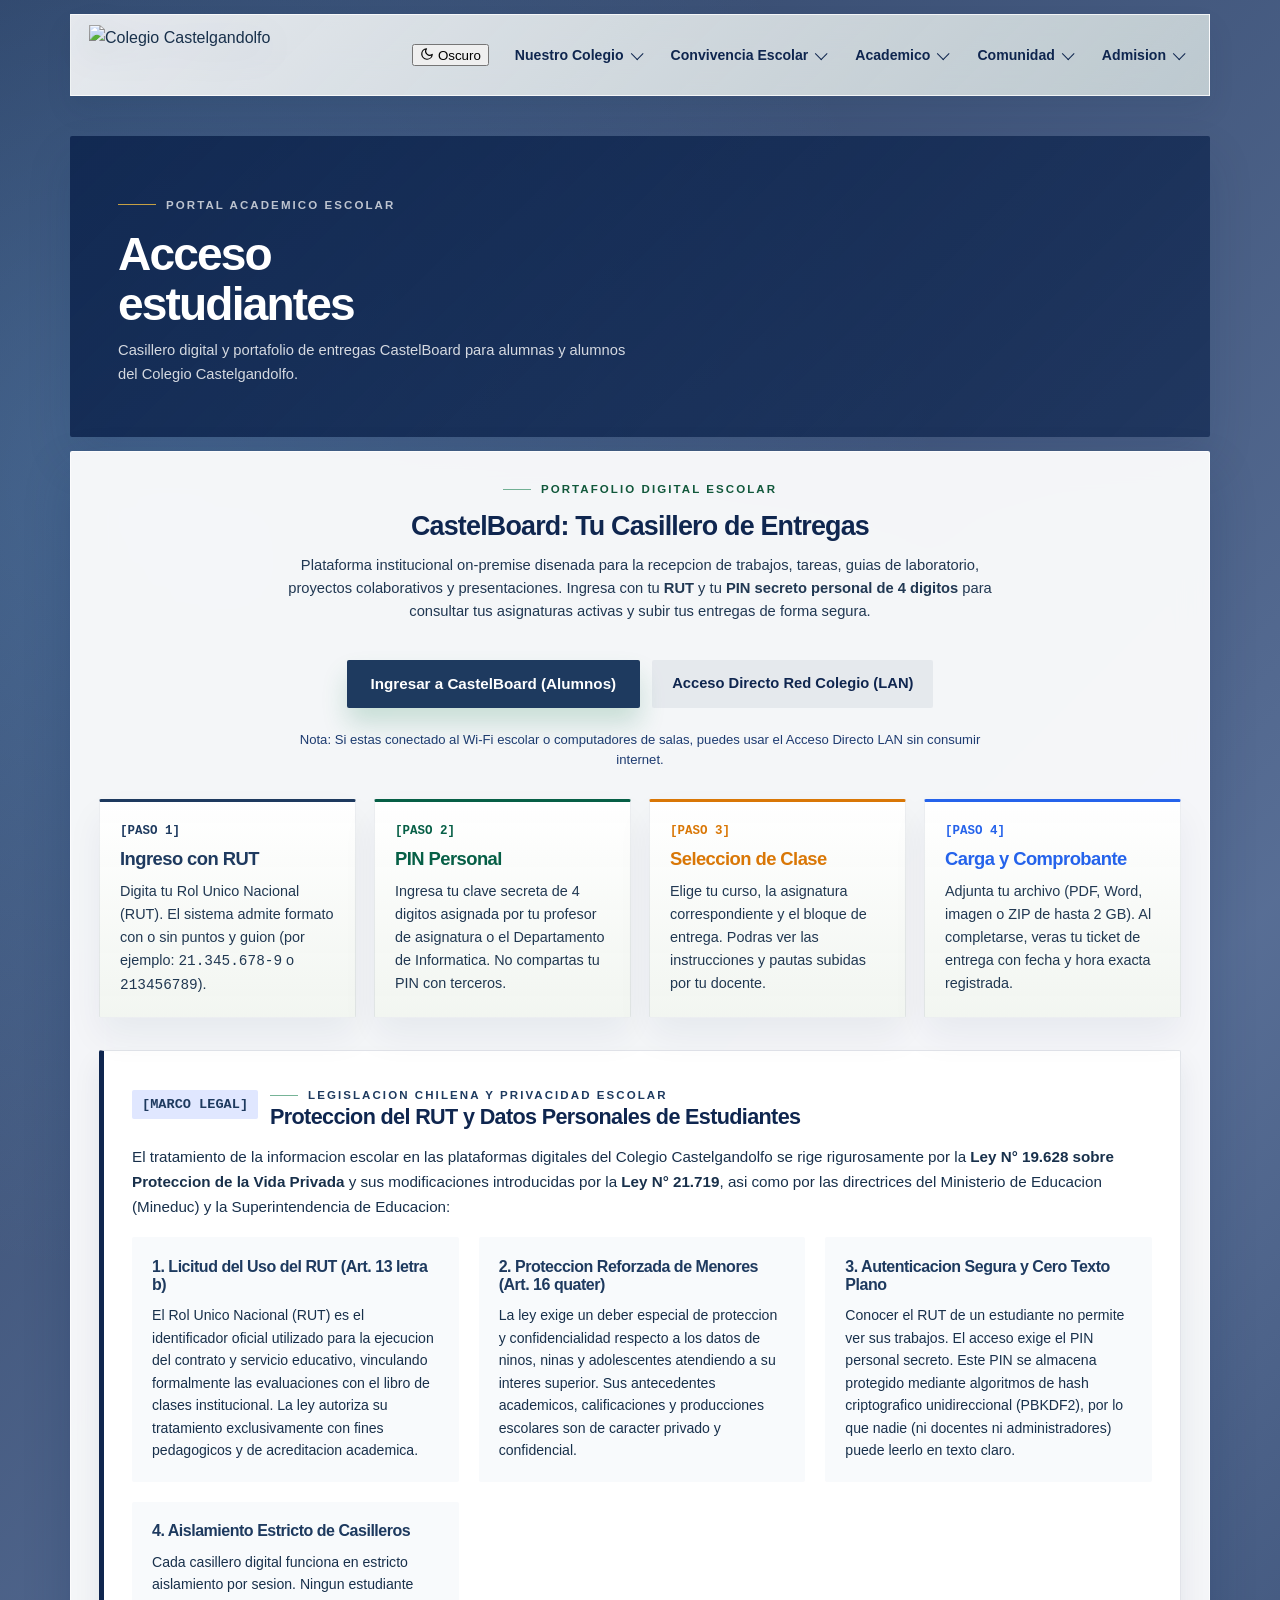
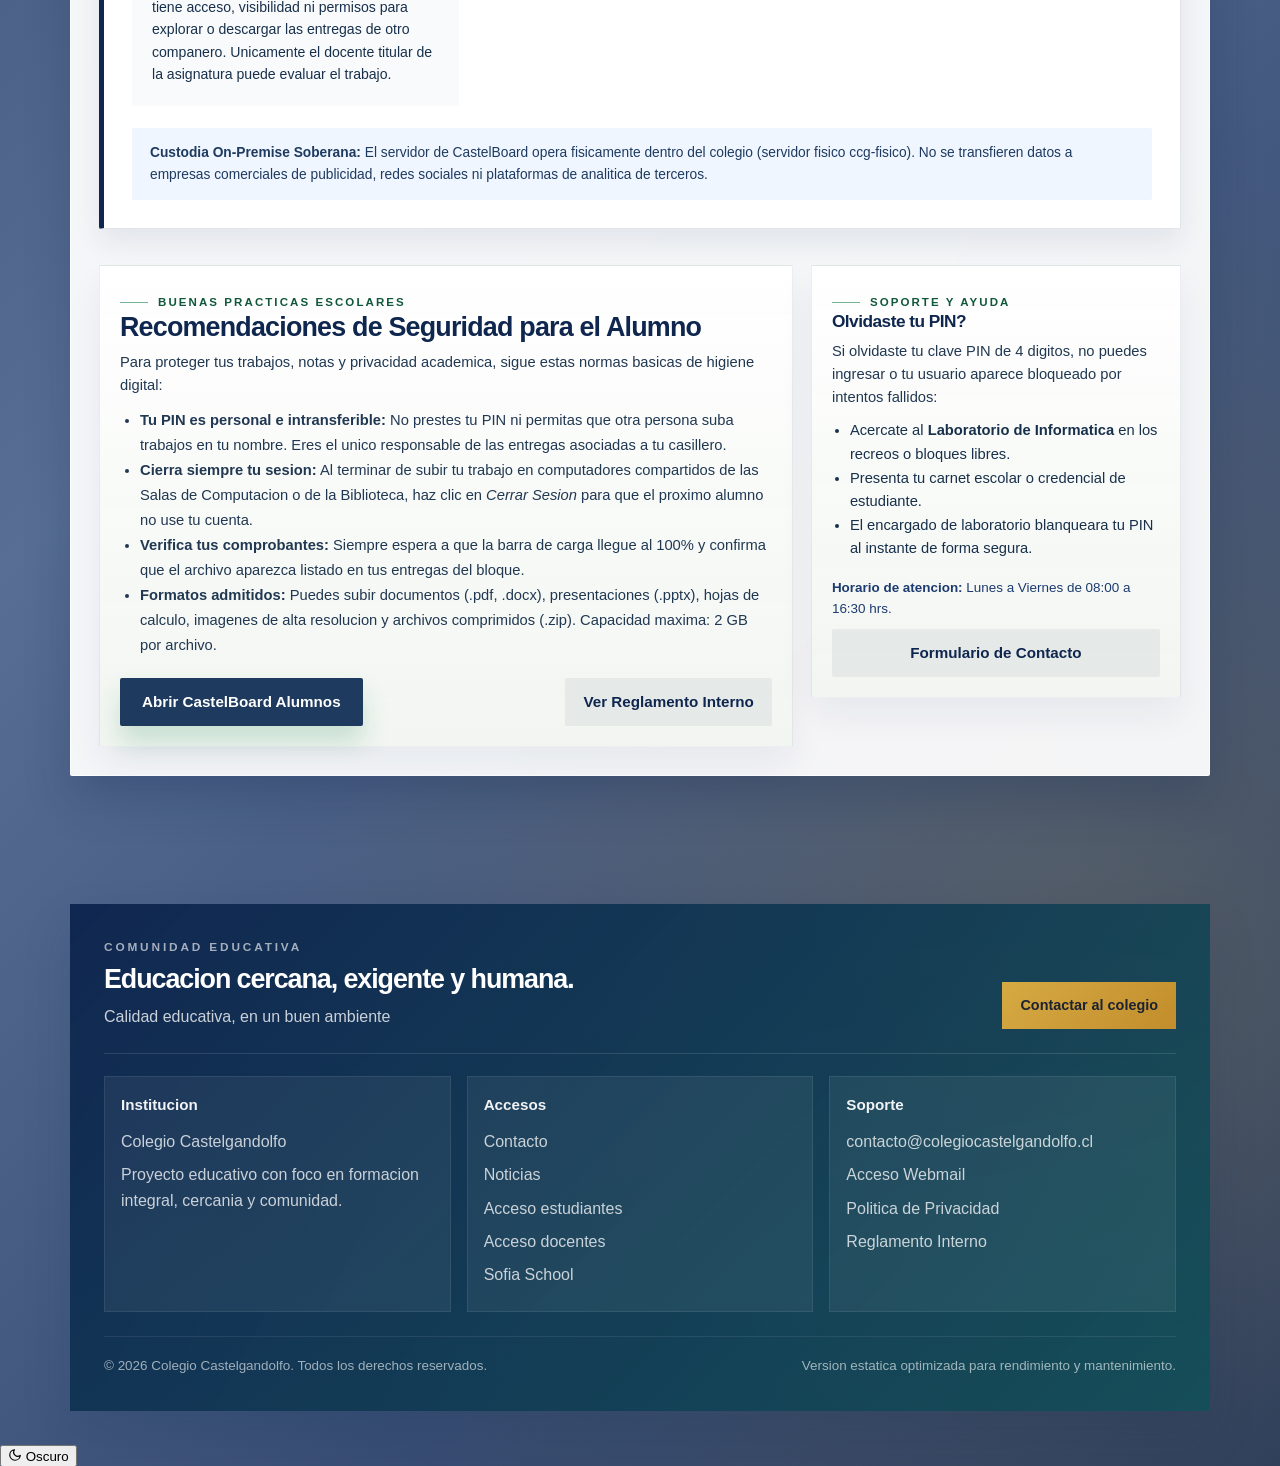
==== acceso-estudiantes/index.html @ 54753459 "feat(web): crear portal de acceso estudiantes con marco legal de proteccion de RUT y Ley 19.628 / 21" ====
<!DOCTYPE html>
<html lang="es">
<head>
    <meta charset="UTF-8">
    <meta name="viewport" content="width=device-width, initial-scale=1, maximum-scale=1, user-scalable=no">
    <meta http-equiv="Cache-Control" content="no-cache, no-store, must-revalidate">
    <meta http-equiv="Pragma" content="no-cache">
    <meta http-equiv="Expires" content="0">
    <title>Acceso estudiantes | Casillero CastelBoard | Colegio Castelgandolfo</title>
    <meta name="theme-color" content="#163966">
    <meta name="apple-mobile-web-app-capable" content="yes">
    <meta name="apple-mobile-web-app-status-bar-style" content="default">
    <meta name="apple-mobile-web-app-title" content="Castelgandolfo">
    <link rel="manifest" href="/manifest.webmanifest">
    <link rel="apple-touch-icon" href="/assets/castel-app-icon.png">
    <script src="/assets/castel-theme.js?v=22"></script>
    <link href="/assets/castel-outfit.css" rel="stylesheet">
    <style>
        :root {
            --forest: #1b8252;
            --forest-deep: #11583b;
            --navy: #0f264f;
            --navy-soft: #1d3b70;
            --teal: #1c9a8a;
            --sky: #7bc4ff;
            --gold: #d6aa43;
            --paper: #f6f7f3;
            --ink: #18304b;
            --mist: #eef2ed;
            --white: #ffffff;
            --line: rgba(15, 38, 79, 0.12);
            --glass: rgba(255, 255, 255, 0.84);
            --shadow-lg: 0 22px 46px rgba(15, 38, 79, 0.13);
            --shadow-md: 0 14px 28px rgba(15, 38, 79, 0.08);
            --radius-xl: 3px;
            --radius-lg: 2px;
            --radius-md: 2px;
            --site-width: 1140px;
            --nav-height: 78px;
        }

        * { box-sizing: border-box; }
        html {
            scroll-behavior: smooth;
            overflow-x: hidden;
            width: 100%;
            max-width: 100vw;
        }
        body {
            margin: 0;
            font-family: 'Outfit', sans-serif;
            color: var(--ink);
            background:
                radial-gradient(circle at 12% 16%, rgba(123, 196, 255, 0.22), transparent 28%),
                radial-gradient(circle at 86% 84%, rgba(214, 170, 67, 0.2), transparent 30%),
                linear-gradient(135deg, rgba(15, 38, 79, 0.88) 0%, rgba(29, 59, 112, 0.74) 50%, rgba(15, 38, 79, 0.92) 100%),
                url('/wp-content/uploads/2024/10/Colegio-logo-1.jpg') center center / cover no-repeat fixed;
            line-height: 1.58;
            overflow-x: hidden;
            width: 100%;
            max-width: 100vw;
        }

        a { color: inherit; }

        .site-shell {
            min-height: 100vh;
            position: relative;
            width: 100%;
            max-width: 100vw;
            overflow-x: hidden;
        }

        .site-shell::before,
        .site-shell::after {
            display: none !important;
            content: none !important;
        }

        @keyframes castelRise {
            from { opacity: 0; transform: translate3d(0, 16px, 0); }
            to { opacity: 1; transform: translate3d(0, 0, 0); }
        }

        .container {
            width: min(var(--site-width), calc(100% - 32px));
            max-width: 100%;
            margin: 0 auto;
            position: relative;
            z-index: 1;
        }

        .site-header {
            position: sticky;
            top: 0;
            z-index: 1000;
            padding: 14px 0;
        }

        .site-header__bar {
            display: flex;
            align-items: center;
            justify-content: space-between;
            width: 100%;
            max-width: 100%;
            min-height: var(--nav-height);
            gap: 14px;
            padding: 10px 14px 10px 18px;
            background: linear-gradient(135deg, rgba(255, 255, 255, 0.88), rgba(235, 244, 238, 0.72));
            border: 1px solid rgba(255, 255, 255, 0.78);
            border-radius: 0;
            box-shadow: var(--shadow-md);
            backdrop-filter: blur(18px);
            -webkit-backdrop-filter: blur(18px);
        }

        .site-logo {
            display: inline-flex;
            align-items: center;
            gap: 14px;
            text-decoration: none;
            min-width: 0;
            flex: 1 1 auto;
        }

        .site-logo img {
            width: auto;
            height: 60px;
            display: block;
            filter: drop-shadow(0 8px 18px rgba(15, 38, 79, 0.16));
        }

        .site-logo__text {
            display: flex;
            flex-direction: column;
            gap: 2px;
            min-width: 0;
        }

        .site-logo__name {
            font-size: 1rem;
            font-weight: 700;
            color: var(--navy);
            line-height: 1.1;
        }

        .nav-toggle {
            display: none;
        }

        .nav-toggle-button {
            display: none;
            border: 0;
            background: rgba(15, 38, 79, 0.06);
            color: var(--navy);
            padding: 8px 12px;
            border-radius: 0;
            font: inherit;
            font-weight: 700;
            cursor: pointer;
        }

        .site-nav ul {
            list-style: none;
            margin: 0;
            padding: 0;
        }

        .site-nav > ul {
            display: flex;
            align-items: center;
            gap: 6px;
            flex-wrap: wrap;
            justify-content: flex-end;
        }

        .site-nav li {
            position: relative;
        }

        .site-nav > ul > li {
            padding-bottom: 12px;
            margin-bottom: -12px;
        }

        .site-nav > ul > li > a {
            display: inline-flex;
            align-items: center;
            gap: 8px;
            padding: 10px 12px;
            border-radius: 0;
            text-decoration: none;
            color: var(--navy);
            font-size: 0.88rem;
            font-weight: 600;
            line-height: 1.2;
            white-space: normal;
            transition: background 0.25s ease, color 0.25s ease, transform 0.25s ease;
        }

        .site-nav > ul > li > a:hover,
        .site-nav > ul > li:hover > a {
            background: rgba(27, 130, 82, 0.1);
            color: var(--forest-deep);
            transform: translateY(-1px);
        }

        .dropdown > a::after {
            content: "";
            width: 8px;
            height: 8px;
            border-right: 1.8px solid currentColor;
            border-bottom: 1.8px solid currentColor;
            transform: rotate(45deg) translateY(-1px);
            transition: transform 0.2s ease;
        }

        .dropdown:hover > a::after {
            transform: rotate(225deg) translateY(-1px);
        }

        .dropdown-menu {
            position: absolute;
            top: calc(100% + 2px);
            left: 0;
            min-width: 252px;
            display: none;
            padding: 10px;
            background: rgba(255, 255, 255, 0.96);
            border: 1px solid rgba(15, 38, 79, 0.08);
            border-radius: 0;
            box-shadow: var(--shadow-md);
            backdrop-filter: blur(20px);
        }

        .dropdown:hover > .dropdown-menu,
        .dropdown:focus-within > .dropdown-menu {
            display: block;
        }

        .dropdown-menu a {
            display: block;
            text-decoration: none;
            padding: 9px 11px;
            border-radius: 0;
            color: var(--ink);
            font-size: 0.84rem;
            font-weight: 500;
            line-height: 1.3;
        }

        .dropdown-menu a:hover {
            background: rgba(27, 130, 82, 0.08);
            color: var(--forest-deep);
        }

        main {
            padding: 26px 0 72px;
            position: relative;
            z-index: 1;
            width: 100%;
            overflow-x: clip;
        }

        .page-hero {
            position: relative;
            overflow: hidden;
            padding: clamp(34px, 4vw, 54px) clamp(22px, 4vw, 48px);
            background:
                linear-gradient(135deg, rgba(15, 38, 79, 0.92), rgba(15, 38, 79, 0.72)),
                url('/wp-content/uploads/2024/10/Colegio-logo-1.jpg') center 28%/cover no-repeat;
            border-radius: var(--radius-lg);
            color: var(--white);
            box-shadow: var(--shadow-lg);
            animation: castelRise 0.8s ease-out both;
        }

        .page-hero::before {
            display: none !important;
            content: none !important;
        }

        .page-hero__kicker {
            display: inline-flex;
            align-items: center;
            gap: 10px;
            margin-bottom: 12px;
            font-size: 0.72rem;
            font-weight: 700;
            letter-spacing: 0.18em;
            text-transform: uppercase;
            color: rgba(255, 255, 255, 0.72);
        }

        .page-hero__kicker::before {
            content: "";
            width: 38px;
            height: 1px;
            background: rgba(214, 170, 67, 0.92);
        }

        .page-hero h1 {
            margin: 0;
            max-width: 14ch;
            font-size: clamp(1.9rem, 3.6vw, 3rem);
            line-height: 1.08;
            padding-top: 4px;
            letter-spacing: -0.04em;
        }

        .page-hero p {
            margin: 10px 0 0;
            max-width: 62ch;
            font-size: clamp(0.92rem, 1.1vw, 0.98rem);
            color: rgba(255, 255, 255, 0.82);
        }

        .content-surface {
            margin-top: 14px;
            padding: clamp(18px, 2.8vw, 28px);
            background: rgba(255, 255, 255, 0.94);
            border: 1px solid rgba(255, 255, 255, 0.75);
            border-radius: var(--radius-lg);
            box-shadow: 0 22px 46px rgba(15, 38, 79, 0.22);
            backdrop-filter: blur(16px);
            -webkit-backdrop-filter: blur(16px);
        }

        .content {
            font-size: 0.95rem;
            color: rgba(24, 48, 75, 0.96);
            animation: castelRise 0.9s ease-out both;
        }

        .content .wp-block-uagb-container.alignfull,
        .content .uagb-is-root-container.alignfull,
        .content .wp-block-group.alignfull {
            margin-left: 0 !important;
            margin-right: 0 !important;
            border-radius: 0!important;
            box-shadow: 0 22px 44px rgba(15, 38, 79, 0.08) !important;
            overflow: hidden;
            background: linear-gradient(180deg, rgba(255, 255, 255, 0.78), rgba(237, 245, 241, 0.72));
            border: 1px solid rgba(255, 255, 255, 0.72);
            backdrop-filter: blur(18px);
        }

        .content .wp-block-uagb-container {
            padding-left: 0 !important;
            padding-right: 0 !important;
        }

        .content > :first-child {
            margin-top: 0;
        }

        .content h1,
        .content h2,
        .content h3,
        .content h4 {
            color: var(--navy);
            line-height: 1.14;
            letter-spacing: -0.03em;
            margin: 1.28em 0 0.58em;
            padding-top: 0.04em;
        }

        .content h1 { font-size: clamp(1.7rem, 3vw, 2.35rem); }
        .content h2,
        .content .uagb-heading-text {
            font-size: clamp(1.28rem, 2.1vw, 1.9rem);
        }
        .content h3,
        .content .uagb-ifb-title,
        .content .uagb-desc-text strong {
            font-size: clamp(1rem, 1.35vw, 1.22rem);
        }

        .content p,
        .content li,
        .content td,
        .content th,
        .content summary,
        .content figcaption {
            font-size: 0.92rem;
        }

        .content .has-ast-global-color-5-color,
        .content .has-inline-color.has-ast-global-color-5-color,
        .content mark.has-ast-global-color-5-color,
        .content .has-text-color.has-ast-global-color-5-color {
            color: var(--ink) !important;
        }

        .content p,
        .content ul,
        .content ol,
        .content table,
        .content figure,
        .content blockquote {
            margin: 0 0 1em;
        }

        .content img {
            display: block;
            max-width: 100%;
            height: auto;
            border-radius: 0;
            box-shadow: var(--shadow-md);
            margin-left: auto;
            margin-right: auto;
            object-fit: cover;
            object-position: center;
        }

        .content .wp-block-image,
        .content .wp-block-uagb-image,
        .content figure,
        .content .wp-block-uagb-image__figure {
            text-align: center;
            margin-left: auto;
            margin-right: auto;
        }

        .content figcaption,
        .content .wp-element-caption {
            margin-top: 10px;
            text-align: center;
            color: rgba(15, 38, 79, 0.72);
        }

        .content svg {
            max-width: 42px !important;
            max-height: 42px !important;
            height: auto !important;
            display: inline-block;
        }

        .content a {
            color: var(--forest-deep);
            text-decoration-thickness: 1.5px;
            text-underline-offset: 0.18em;
        }

        .content a:hover {
            color: var(--navy-soft);
        }

        .content table {
            width: 100%;
            border-collapse: collapse;
            overflow: hidden;
            border-radius: 0;
            background: var(--white);
            box-shadow: 0 18px 36px rgba(15, 38, 79, 0.08);
        }

        .content th,
        .content td {
            padding: 11px 12px;
            border: 1px solid rgba(15, 38, 79, 0.08);
            vertical-align: top;
        }

        .content th {
            background: rgba(15, 38, 79, 0.92);
            color: var(--white);
            font-weight: 700;
        }

        .content tr:nth-child(even) td {
            background: rgba(27, 130, 82, 0.04);
        }

        .content details {
            margin: 0 0 1.2em;
            padding: 14px 16px;
            background: rgba(15, 38, 79, 0.04);
            border: 1px solid rgba(15, 38, 79, 0.08);
            border-radius: 0;
        }

        .content summary {
            cursor: pointer;
            font-weight: 700;
            color: var(--navy);
        }

        .content .wp-block-columns {
            display: grid;
            grid-template-columns: repeat(2, minmax(0, 1fr));
            gap: 18px;
            margin: 18px 0 22px;
        }

        .content .wp-block-column {
            min-width: 0;
        }

        .content .wp-block-group,
        .content .wp-block-uagb-container,
        .content .wp-block-uagb-image,
        .content .wp-block-uagb-info-box,
        .content .wp-block-table,
        .content .wp-block-gallery {
            margin-bottom: 18px;
        }

        .content .wp-block-uagb-info-box {
            padding: 18px;
            background: linear-gradient(180deg, rgba(255, 255, 255, 0.92), rgba(241, 245, 240, 0.92));
            border: 1px solid rgba(15, 38, 79, 0.08);
            border-radius: 0;
            box-shadow: 0 18px 36px rgba(15, 38, 79, 0.06);
        }

        .content .uagb-ifb-content {
            display: grid;
            gap: 12px;
        }

        .content .uagb-ifb-title,
        .content .uagb-heading-text {
            margin: 0;
        }

        .content .uagb-separator,
        .content .wp-block-uagb-separator {
            display: none;
        }

        .content .wp-block-gallery {
            display: grid;
            grid-template-columns: repeat(auto-fit, minmax(220px, 1fr));
            gap: 14px;
        }

        .content .wp-block-gallery figure {
            margin: 0;
        }

        .content .wp-block-gallery img,
        .content .wp-block-uagb-image img {
            width: 100%;
            aspect-ratio: 16 / 10;
            object-fit: cover;
            object-position: center;
        }

        .content .wp-block-file {
            display: grid;
            gap: 14px;
            padding: 18px;
            background: linear-gradient(180deg, rgba(15, 38, 79, 0.05), rgba(27, 130, 82, 0.04));
            border: 1px solid rgba(15, 38, 79, 0.08);
            border-radius: 0;
        }

        .content .wp-block-file__embed {
            min-height: 560px;
            border-radius: 0;
            background: rgba(255, 255, 255, 0.72);
        }

        .content .castel-file-block {
            display: grid;
            gap: 18px;
            margin: 0 0 1.2em;
            padding: 18px;
            border-radius: 0;
            background: linear-gradient(180deg, rgba(255, 255, 255, 0.94), rgba(240, 245, 241, 0.94));
            border: 1px solid rgba(15, 38, 79, 0.08);
            box-shadow: 0 20px 38px rgba(15, 38, 79, 0.06);
        }

        .content .castel-file-block__preview {
            overflow: hidden;
            border-radius: 0;
            background: rgba(15, 38, 79, 0.04);
            border: 1px solid rgba(15, 38, 79, 0.08);
        }

        .content .castel-file__embed {
            width: 100%;
            min-height: 620px;
            border: 0;
            background: var(--white);
        }

        .content .castel-inline-actions {
            display: flex;
            flex-wrap: wrap;
            gap: 10px;
            align-items: center;
        }

        .content .castel-file__doc-preview {
            display: grid;
            place-items: center;
            gap: 8px;
            min-height: 220px;
            padding: 24px;
            text-align: center;
            background:
                radial-gradient(circle at top, rgba(123, 196, 255, 0.16), transparent 32%),
                linear-gradient(135deg, rgba(15, 38, 79, 0.9), rgba(18, 79, 88, 0.84));
            color: var(--white);
        }

        .content .castel-file__doc-preview span {
            display: inline-flex;
            align-items: center;
            justify-content: center;
            min-width: 72px;
            padding: 8px 14px;
            border-radius: 0;
            background: rgba(255, 255, 255, 0.14);
            border: 1px solid rgba(255, 255, 255, 0.14);
            font-size: 0.78rem;
            font-weight: 800;
            letter-spacing: 0.14em;
        }

        .content .castel-file__doc-preview strong {
            font-size: clamp(1.1rem, 1.8vw, 1.5rem);
            line-height: 1.2;
            max-width: 26rem;
        }

        .content .castel-file-block__body h3 {
            margin: 0 0 8px;
        }

        .content .castel-file__meta {
            margin: 0 0 14px;
            color: rgba(24, 48, 75, 0.72);
        }

        .content .castel-alert-banner {
            margin: 0 0 18px;
            padding: 16px 18px;
            border-radius: 0;
            background: linear-gradient(135deg, #f5cf34, #ffe27a);
            color: #111111;
            border: 1px solid rgba(17, 17, 17, 0.12);
            box-shadow: 0 18px 28px rgba(214, 170, 67, 0.2);
            font-weight: 700;
        }

        .content .castel-page-intro {
            display: grid;
            gap: 12px;
            margin-bottom: 28px;
        }

        .content .castel-page-intro--centered {
            text-align: center;
            justify-items: center;
        }

        .content .castel-page-intro h2,
        .content .castel-page-intro p {
            margin: 0;
            max-width: 44rem;
        }

        .content .castel-kicker {
            display: inline-flex;
            align-items: center;
            gap: 10px;
            font-size: 0.72rem;
            font-weight: 700;
            letter-spacing: 0.18em;
            text-transform: uppercase;
            color: var(--forest-deep);
        }

        .content .castel-kicker::before {
            content: "";
            width: 28px;
            height: 1px;
            background: rgba(27, 130, 82, 0.6);
        }

        .content .castel-info-grid {
            display: grid;
            grid-template-columns: repeat(3, minmax(0, 1fr));
            gap: 14px;
            margin: 0 0 24px;
        }

        .content .castel-info-card,
        .content .castel-form-card,
        .content .castel-side-card {
            padding: 20px;
            border-radius: 0;
            background: linear-gradient(180deg, rgba(255, 255, 255, 0.96), rgba(241, 245, 240, 0.94));
            border: 1px solid rgba(15, 38, 79, 0.08);
            box-shadow: 0 18px 36px rgba(15, 38, 79, 0.06);
        }

        .content .castel-info-card h3,
        .content .castel-form-card h2,
        .content .castel-side-card h3 {
            margin: 0 0 8px;
        }

        .content .castel-info-card p,
        .content .castel-form-card p,
        .content .castel-side-card p {
            margin: 0 0 10px;
        }

        .content .castel-form-layout {
            display: grid;
            grid-template-columns: minmax(0, 1.5fr) minmax(280px, 0.8fr);
            gap: 18px;
            align-items: start;
        }

        .content .castel-form {
            display: grid;
            gap: 14px;
            margin-top: 16px;
        }

        .content .castel-form__grid {
            display: grid;
            grid-template-columns: repeat(2, minmax(0, 1fr));
            gap: 12px;
        }

        .content .castel-form label {
            display: grid;
            gap: 7px;
        }

        .content .castel-form label span {
            font-size: 0.84rem;
            font-weight: 600;
            color: var(--navy);
        }

        .content .castel-form input,
        .content .castel-form textarea {
            width: 100%;
            padding: 12px 14px;
            border-radius: 0;
            border: 1px solid rgba(15, 38, 79, 0.14);
            background: rgba(255, 255, 255, 0.92);
            color: var(--ink);
            font: inherit;
            box-shadow: inset 0 1px 2px rgba(15, 38, 79, 0.04);
        }

        .content .castel-form input:focus,
        .content .castel-form textarea:focus {
            outline: none;
            border-color: rgba(27, 130, 82, 0.72);
            box-shadow: 0 0 0 4px rgba(27, 130, 82, 0.1);
        }

        .content .castel-form textarea {
            resize: vertical;
            min-height: 170px;
        }

        .content .castel-form__actions {
            display: flex;
            align-items: center;
            justify-content: space-between;
            gap: 14px;
            flex-wrap: wrap;
        }

        .content .castel-form__actions p {
            margin: 0;
            font-size: 0.84rem;
            color: rgba(24, 48, 75, 0.72);
        }

        .content .castel-form button,
        .content .castel-pill-link {
            display: inline-flex;
            align-items: center;
            justify-content: center;
            gap: 10px;
            width: fit-content;
            padding: 12px 18px;
            border-radius: 0;
            border: 0;
            text-decoration: none;
            font: inherit;
            font-weight: 700;
            color: var(--white) !important;
            background: linear-gradient(135deg, var(--forest), var(--forest-deep));
            cursor: pointer;
            box-shadow: 0 16px 26px rgba(27, 130, 82, 0.2);
        }

        .content .castel-pill-link--ghost {
            color: var(--navy) !important;
            background: rgba(15, 38, 79, 0.06);
            box-shadow: none;
        }

        .content .castel-checklist {
            padding-left: 18px;
            margin: 12px 0 0;
        }

        .content .castel-checklist li {
            margin-bottom: 8px;
        }

        .content .castel-stat-strip {
            display: grid;
            grid-template-columns: repeat(3, minmax(0, 1fr));
            gap: 14px;
            margin: 0 0 22px;
        }

        .content .castel-stat-strip article,
        .content .castel-statement-card,
        .content .castel-check-card,
        .content .castel-vacancy-panel,
        .content .castel-news-feature,
        .content .castel-poster-card {
            padding: 20px;
            border-radius: 0;
            background: linear-gradient(180deg, rgba(255, 255, 255, 0.95), rgba(238, 244, 240, 0.92));
            border: 1px solid rgba(15, 38, 79, 0.08);
            box-shadow: 0 18px 36px rgba(15, 38, 79, 0.06);
        }

        .content .castel-stat-strip article strong,
        .content .castel-vacancy-zero {
            display: block;
            font-size: 1rem;
            color: var(--navy);
        }

        .content .castel-stat-strip article span {
            display: block;
            margin-top: 6px;
            color: rgba(24, 48, 75, 0.74);
        }

        .content .castel-duo-panels {
            display: grid;
            grid-template-columns: repeat(2, minmax(0, 1fr));
            gap: 18px;
            margin: 0 0 24px;
        }

        .content .castel-statement-card {
            position: relative;
            overflow: hidden;
        }

        .content .castel-statement-card::before {
            content: "";
            position: absolute;
            inset: auto -30px -40px auto;
            width: 140px;
            height: 140px;
            border-radius: 0;
            background: radial-gradient(circle, rgba(123, 196, 255, 0.25), transparent 68%);
            pointer-events: none;
        }

        .content .castel-statement-card--accent {
            background: linear-gradient(180deg, rgba(235, 247, 240, 0.98), rgba(222, 239, 232, 0.96));
        }

        .content .castel-statement-card h3,
        .content .castel-check-card p,
        .content .castel-news-feature h3,
        .content .castel-poster-card h3 {
            margin-top: 0;
        }

        .content .castel-check-grid {
            display: grid;
            grid-template-columns: repeat(2, minmax(0, 1fr));
            gap: 14px;
        }

        .content .castel-check-grid--compact {
            grid-template-columns: repeat(3, minmax(0, 1fr));
        }

        .content .castel-check-card {
            display: grid;
            grid-template-columns: auto 1fr;
            gap: 12px;
            align-items: start;
        }

        .content .castel-check-card__icon {
            display: grid;
            place-items: center;
            width: 30px;
            height: 30px;
            border-radius: 0;
            background: rgba(27, 130, 82, 0.12);
            color: var(--forest-deep);
            font-weight: 800;
        }

        .content .castel-check-card p {
            margin: 0;
        }

        .content .castel-accordion-list > details {
            margin-bottom: 14px;
            padding: 0;
            overflow: hidden;
            background: rgba(255, 255, 255, 0.92);
        }

        .content .castel-accordion-list > details > summary {
            display: flex;
            align-items: center;
            justify-content: space-between;
            gap: 12px;
            padding: 16px 18px;
            list-style: none;
        }

        .content .castel-accordion-list > details > summary::-webkit-details-marker {
            display: none;
        }

        .content .castel-accordion__body {
            padding: 0 18px 18px;
        }

        .content .castel-two-column-copy {
            display: grid;
            grid-template-columns: repeat(2, minmax(0, 1fr));
            gap: 18px;
        }

        .content .castel-ordered-list {
            margin: 0;
            padding-left: 20px;
        }

        .content .castel-album-list {
            display: grid;
            gap: 16px;
        }

        .content .castel-album {
            padding: 0;
            overflow: hidden;
            background: rgba(255, 255, 255, 0.94);
            border: 1px solid rgba(15, 38, 79, 0.08);
            box-shadow: 0 18px 36px rgba(15, 38, 79, 0.06);
        }

        .content .castel-album summary {
            display: flex;
            align-items: center;
            justify-content: space-between;
            gap: 16px;
            padding: 18px 20px;
            list-style: none;
        }

        .content .castel-album summary::-webkit-details-marker {
            display: none;
        }

        .content .castel-album summary strong,
        .content .castel-album summary small {
            display: block;
        }

        .content .castel-album__summary-action {
            font-size: 0.86rem;
            color: var(--forest-deep);
            font-weight: 700;
        }

        .content .castel-carousel {
            display: grid;
            grid-template-columns: auto 1fr auto;
            gap: 12px;
            align-items: center;
            padding: 0 16px 16px;
        }

        .content .castel-carousel__button {
            width: 42px;
            height: 42px;
            border: 0;
            border-radius: 0;
            background: rgba(15, 38, 79, 0.08);
            color: var(--navy);
            font-size: 1.4rem;
            cursor: pointer;
        }

        .content .castel-carousel__viewport {
            overflow-x: auto;
            scrollbar-width: none;
            scroll-snap-type: x mandatory;
        }

        .content .castel-carousel__viewport::-webkit-scrollbar {
            display: none;
        }

        .content .castel-carousel__track {
            display: grid;
            grid-auto-flow: column;
            grid-auto-columns: 100%;
            gap: 14px;
            transition: transform 0.35s ease;
        }

        .content .castel-carousel__slide {
            margin: 0;
            scroll-snap-align: start;
        }

        .content .castel-carousel__slide button,
        .content .castel-poster-card > button {
            display: block;
            width: 100%;
            padding: 0;
            border: 0;
            background: transparent;
            cursor: zoom-in;
        }

        .content .castel-carousel__slide img,
        .content .castel-poster-card img,
        .content .castel-news-feature img {
            width: 100%;
            border-radius: 0;
            object-fit: cover;
            object-position: center;
        }

        .content .castel-carousel__slide img {
            aspect-ratio: 16 / 10;
        }

        .content .castel-carousel__slide figcaption {
            margin-top: 8px;
            text-align: center;
            color: rgba(24, 48, 75, 0.74);
        }

        .content .castel-news-grid,
        .content .castel-poster-grid {
            display: grid;
            grid-template-columns: repeat(2, minmax(0, 1fr));
            gap: 18px;
            margin-bottom: 24px;
        }

        .content .castel-news-feature {
            display: grid;
            gap: 14px;
        }

        .content .castel-news-feature img {
            aspect-ratio: 16 / 9;
        }

        .content .castel-poster-card {
            display: grid;
            gap: 14px;
        }

        .content .castel-poster-card img {
            aspect-ratio: 4 / 5;
            object-fit: contain;
            background: rgba(255, 255, 255, 0.94);
        }

        .content .castel-poster-card__body p {
            margin-top: 0;
        }

        .castel-lightbox {
            position: fixed;
            inset: 0;
            z-index: 4000;
            display: none;
            align-items: center;
            justify-content: center;
            padding: 24px;
            background: rgba(10, 20, 38, 0.84);
            backdrop-filter: blur(16px);
        }

        .castel-lightbox.is-open {
            display: flex;
        }

        .castel-lightbox__dialog {
            width: min(1100px, 100%);
            max-height: calc(100vh - 48px);
            overflow: auto;
            padding: 16px;
            border-radius: 0;
            background: rgba(255, 255, 255, 0.96);
            box-shadow: 0 28px 60px rgba(0, 0, 0, 0.25);
        }

        .castel-lightbox__top {
            display: flex;
            justify-content: flex-end;
            margin-bottom: 10px;
        }

        .castel-lightbox__close {
            width: 40px;
            height: 40px;
            border: 0;
            border-radius: 0;
            background: rgba(15, 38, 79, 0.08);
            color: var(--navy);
            font-size: 1.25rem;
            cursor: pointer;
        }

        .castel-lightbox__dialog img {
            width: 100%;
            max-height: calc(100vh - 180px);
            object-fit: contain;
            border-radius: 0;
            background: rgba(15, 38, 79, 0.04);
        }

        .castel-lightbox__caption {
            margin: 12px 4px 2px;
            text-align: center;
            color: rgba(24, 48, 75, 0.76);
        }

        .doc-download-btn {
            display: inline-flex;
            align-items: center;
            justify-content: center;
            gap: 10px;
            width: fit-content;
            padding: 12px 18px;
            text-decoration: none;
            border-radius: 0;
            font-weight: 700;
            font-size: 0.9rem;
            color: var(--white) !important;
            background: linear-gradient(135deg, var(--forest), var(--forest-deep));
            box-shadow: 0 16px 26px rgba(27, 130, 82, 0.22);
            transition: transform 0.25s ease, box-shadow 0.25s ease, filter 0.25s ease;
        }

        .doc-download-btn::before {
            content: "↗";
            font-size: 0.95rem;
        }

        .doc-download-btn:hover {
            transform: translateY(-2px);
            box-shadow: 0 22px 30px rgba(27, 130, 82, 0.26);
            filter: saturate(1.05);
        }

        .placeholder-banner {
            display: grid;
            align-items: end;
            min-height: 240px;
            border-radius: 0;
            overflow: hidden;
            background:
                linear-gradient(140deg, rgba(15, 38, 79, 0.88), rgba(15, 38, 79, 0.42)),
                url('/wp-content/uploads/2024/10/Amplias-areas-verdes.jpeg') center/cover no-repeat;
            box-shadow: var(--shadow-md);
        }

        .banner-overlay {
            padding: 22px;
            color: var(--white);
            background: linear-gradient(180deg, transparent, rgba(15, 38, 79, 0.6));
        }

        .banner-overlay h3 {
            margin: 0 0 8px;
            font-size: clamp(1.15rem, 1.7vw, 1.55rem);
            color: var(--white);
        }

        .banner-overlay p {
            margin: 0;
            max-width: 36ch;
            color: rgba(255, 255, 255, 0.82);
        }

        .site-footer {
            position: relative;
            z-index: 1;
            width: 100%;
            overflow-x: clip;
            margin-top: 56px;
            padding: 0 0 32px;
        }

        .site-footer__panel {
            padding: clamp(24px, 3.2vw, 34px);
            background:
                linear-gradient(135deg, rgba(15, 38, 79, 0.98), rgba(18, 79, 88, 0.9)),
                radial-gradient(circle at top right, rgba(214, 170, 67, 0.28), transparent 34%),
                radial-gradient(circle at bottom left, rgba(123, 196, 255, 0.18), transparent 28%);
            color: var(--white);
            border-radius: 0;
            box-shadow: var(--shadow-lg);
        }

        .site-footer__top {
            display: grid;
            grid-template-columns: minmax(0, 1.2fr) minmax(0, 0.8fr);
            gap: 18px;
            align-items: end;
            padding-bottom: 24px;
            border-bottom: 1px solid rgba(255, 255, 255, 0.12);
        }

        .site-footer__eyebrow {
            font-size: 0.74rem;
            font-weight: 700;
            letter-spacing: 0.24em;
            text-transform: uppercase;
            color: rgba(255, 255, 255, 0.62);
        }

        .site-footer h2 {
            margin: 10px 0 10px;
            font-size: clamp(1.5rem, 2.1vw, 2.1rem);
            line-height: 1.02;
            letter-spacing: -0.04em;
        }

        .site-footer p {
            margin: 0;
            color: rgba(255, 255, 255, 0.78);
        }

        .site-footer__cta {
            justify-self: end;
            display: inline-flex;
            align-items: center;
            gap: 10px;
            padding: 12px 18px;
            border-radius: 0;
            text-decoration: none;
            background: linear-gradient(135deg, var(--gold), #c28d2c);
            color: #1c2231;
            font-weight: 700;
            font-size: 0.9rem;
        }

        .site-footer__grid {
            display: grid;
            grid-template-columns: repeat(3, minmax(0, 1fr));
            gap: 16px;
            margin-top: 22px;
        }

        .site-footer__card {
            padding: 16px;
            border-radius: 0;
            background: rgba(255, 255, 255, 0.06);
            border: 1px solid rgba(255, 255, 255, 0.08);
        }

        .site-footer__card h3 {
            margin: 0 0 12px;
            font-size: 0.95rem;
            color: rgba(255, 255, 255, 0.94);
        }

        .site-footer__card p,
        .site-footer__card a {
            display: block;
            margin-bottom: 8px;
            text-decoration: none;
            color: rgba(255, 255, 255, 0.76);
        }

        .site-footer__card a:hover {
            color: var(--white);
        }

        .site-footer__bottom {
            margin-top: 24px;
            padding-top: 18px;
            border-top: 1px solid rgba(255, 255, 255, 0.08);
            display: flex;
            flex-wrap: wrap;
            justify-content: space-between;
            gap: 12px;
            font-size: 0.84rem;
            color: rgba(255, 255, 255, 0.6);
        }

        @media (max-width: 960px) {
            .site-header {
                top: 0;
                padding: 8px 0 0;
            }

            .container {
                width: 100%;
                padding-inline: 8px;
            }

            .site-header__bar {
                display: grid;
                grid-template-columns: minmax(0, 1fr) auto;
                min-height: 68px;
                border-radius: 0;
                padding: 10px 12px;
                align-items: center;
            }

            .nav-toggle-button {
                display: inline-flex;
                min-height: 42px;
                padding: 8px 14px;
            }

            .site-header__actions {
                display: flex;
                align-items: center;
                gap: 10px;
                justify-content: flex-end;
                min-width: 0;
            }

            .site-nav {
                grid-column: 1 / -1;
                width: 100%;
                max-width: 100%;
                display: none;
                margin-top: 10px;
                padding: 14px;
                border-radius: 0;
                background: linear-gradient(180deg, rgba(255, 255, 255, 0.96), rgba(241, 246, 242, 0.95));
                border: 1px solid rgba(15, 38, 79, 0.08);
                box-shadow: 0 18px 34px rgba(15, 38, 79, 0.12);
                backdrop-filter: blur(18px);
                -webkit-backdrop-filter: blur(18px);
                max-height: min(72svh, 620px);
                overflow: auto;
            }

            .nav-toggle:checked ~ .site-nav {
                display: block;
            }

            .site-nav > ul {
                flex-direction: column;
                align-items: stretch;
                gap: 8px;
            }

            .site-nav > ul > li > a {
                width: 100%;
                justify-content: space-between;
                border-radius: 0;
                padding: 11px 14px;
                background: rgba(15, 38, 79, 0.04);
                font-size: 0.96rem;
            }

            .dropdown-menu {
                position: static;
                display: block;
                min-width: 0;
                margin-top: 8px;
                padding: 8px;
                box-shadow: none;
                background: rgba(255, 255, 255, 0.9);
                border-radius: 0;
                border: 1px solid rgba(15, 38, 79, 0.08);
            }

            .dropdown-menu a {
                font-size: 0.92rem;
            }

            .site-footer__top,
            .site-footer__grid,
            .content .wp-block-columns,
            .content .castel-form-layout,
            .content .castel-info-grid,
            .content .castel-duo-panels,
            .content .castel-stat-strip,
            .content .castel-news-grid,
            .content .castel-poster-grid,
            .content .castel-two-column-copy,
            .content .castel-check-grid,
            .content .castel-check-grid--compact {
                grid-template-columns: 1fr;
            }

            .content .castel-form__grid {
                grid-template-columns: 1fr;
            }

            .site-footer__cta {
                justify-self: start;
            }
        }

        @media (max-width: 720px) {
            .site-header {
                padding-top: 6px;
            }

            .container {
                width: 100%;
                padding-inline: 6px;
            }

            .site-header__bar {
                min-height: 62px;
                border-radius: 0;
                padding: 8px 10px;
            }

            .site-logo {
                gap: 10px;
            }

            .site-logo img {
                height: 46px;
            }

            .site-logo__name {
                font-size: 0.88rem;
            }

            .site-logo__text {
                display: none;
            }

            .site-header__actions .theme-toggle {
                min-height: 40px;
                min-width: 40px;
                padding: 8px;
            }

            .site-header__actions .theme-toggle__label {
                display: none;
            }

            .page-hero {
                padding: 28px 18px;
            }

            .content-surface {
                padding: 18px 16px;
                margin-top: 12px;
            }

            .content .wp-block-table {
                overflow-x: auto;
                -webkit-overflow-scrolling: touch;
                border-radius: 0;
                box-shadow: 0 18px 36px rgba(15, 38, 79, 0.08);
            }

            .content table {
                width: auto;
                min-width: 520px;
                border-radius: 0;
                box-shadow: none;
            }

            .content th,
            .content td {
                padding: 8px 10px;
                font-size: 0.8rem;
                white-space: nowrap;
            }

            .content .wp-block-file__embed,
            .content .castel-file__embed {
                min-height: 360px;
            }

            .content .castel-carousel {
                grid-template-columns: 1fr;
            }

            .content .castel-carousel__button {
                display: none;
            }

            .site-footer__bottom {
                flex-direction: column;
            }
        }
        .content--docentes-access .castel-page-intro,
        .content--docentes-access .castel-info-card,
        .content--docentes-access .castel-form-card,
        .content--docentes-access .castel-side-card {
            opacity: 1 !important;
            transform: none !important;
            filter: none !important;
            position: relative;
            z-index: 10;
        }
        .content--docentes-access a,
        .content--docentes-access button,
        .content--docentes-access .castel-pill-link {
            position: relative;
            z-index: 30 !important;
            pointer-events: auto !important;
            cursor: pointer !important;
        }
    </style>

    <link rel="stylesheet" href="/assets/site.css?v=29">
    <script src="/assets/site.js?v=24" defer></script>
    <link rel="stylesheet" href="/assets/header-standard.css?v=2">
    <script src="/assets/header-standard.js?v=1" defer></script>
    <script src="/assets/castel-analytics.js?v=1" async></script>
</head>
<body class="page-template-default page">
    <div class="site-shell">
        <header class="site-header">
            <div class="container">
                <div class="site-header__bar">
                    <a href="/" class="site-logo" aria-label="Ir al inicio">
                        <img src="/assets/logo-castelgandolfo.svg" alt="Colegio Castelgandolfo" width="168" height="46">
                    </a>

                    <div class="site-header__tools">
                        <button type="button" class="theme-toggle" data-theme-toggle aria-label="Cambiar tema">
                            <span class="theme-toggle__icon"><svg width="14" height="14" viewBox="0 0 24 24" fill="none" stroke="currentColor" stroke-width="2" stroke-linecap="round" stroke-linejoin="round" style="display:inline-block;vertical-align:-1px;"><path d="M21 12.79A9 9 0 1 1 11.21 3 7 7 0 0 0 21 12.79z"></path></svg></span>
                            <span class="theme-toggle__label">Oscuro</span>
                        </button>
                        <label for="nav-toggle" class="nav-toggle-button">Menu</label>
                    </div>

                    <input type="checkbox" id="nav-toggle" class="nav-toggle" aria-label="Abrir menu de navegacion">

                    <nav class="site-nav" aria-label="Navegacion principal">
                        <ul>
                            <li class="dropdown nav-item-nuestro-colegio"><a href="/">Nuestro Colegio</a><ul class="dropdown-menu"><li><a href="/galeria/">Galeria</a></li><li><a href="/infraestructura/">Infraestructura</a></li><li><a href="/mision-y-vision/">Informe Institucional 2025</a></li><li><a href="/proyecto-educativo/">Proyecto Educativo</a></li><li><a href="/espacios-creativos/">Espacios Creativos</a></li><li><a href="/noticias/">Noticias</a></li><li><a href="/secretaria-y-asistentes-de-la-educacion/">Secretaria y Asistentes</a></li><li><a href="/equipo-directivo/">Equipo Directivo</a></li><li><a href="/equipo-docente/">Equipo Docente</a></li></ul></li>
                            <li class="dropdown nav-item-convivencia-escolar"><a href="/">Convivencia Escolar</a><ul class="dropdown-menu"><li><a href="/reglamento-interno/">Reglamento Interno</a></li><li><a href="/manual-de-evaluacion/">Manual de Evaluacion</a></li></ul></li>
                            <li class="dropdown nav-item-acad-mico"><a href="/">Academico</a><ul class="dropdown-menu"><li><a href="/lista-de-utiles-2026/">Lista de utiles 2026</a></li><li><a href="/plan-lector-2026/">Plan Lector 2026</a></li></ul></li>
                            <li class="dropdown nav-item-comunidad"><a href="/">Comunidad</a><ul class="dropdown-menu"><li><a href="/perfil-del-apoderado/">Perfil del Apoderado</a></li><li><a href="/perfil-del-estudiante/">Perfil del Estudiante</a></li><li><a href="/contacto/">Contacto</a></li><li><a href="/convenios/">Convenios</a></li><li><a href="/acceso-estudiantes/">Acceso estudiantes</a></li><li><a href="/acceso-docentes/">Acceso docentes</a></li><li><a href="https://www.gptsofia.com/school" target="_blank" rel="noopener noreferrer">Sofia School</a></li><li><a href="https://webmail.colegiocastelgandolfo.cl/">Webmail</a></li></ul></li>
                            <li class="dropdown nav-item-admisi-n"><a href="/">Admision</a><ul class="dropdown-menu"><li><a href="/admision2027/">Admision 2027</a></li><li><a href="/numero-de-vacantes/">Numero de vacantes</a></li><li><a href="/listado-de-admitidos/">Listado de Admitidos</a></li><li><a href="/becas/">Becas</a></li></ul></li>
                        </ul>
                    </nav>
                </div>
            </div>
        </header>

        <main>
            <div class="container">
                <section class="page-hero">
                    <div class="page-hero__kicker">Portal Academico Escolar</div>
                    <h1>Acceso estudiantes</h1>
                    <p>Casillero digital y portafolio de entregas CastelBoard para alumnas y alumnos del Colegio Castelgandolfo.</p>
                </section>

                <section class="content-surface">
                    <div class="content content--docentes-access">
                        
                        <!-- Presentacion del Portal -->
                        <section class="castel-page-intro castel-page-intro--centered">
                            <span class="castel-kicker">Portafolio Digital Escolar</span>
                            <h2>CastelBoard: Tu Casillero de Entregas</h2>
                            <p>Plataforma institucional on-premise disenada para la recepcion de trabajos, tareas, guias de laboratorio, proyectos colaborativos y presentaciones. Ingresa con tu <strong>RUT</strong> y tu <strong>PIN secreto personal de 4 digitos</strong> para consultar tus asignaturas activas y subir tus entregas de forma segura.</p>
                            
                            <div style="margin-top: 24px; display: flex; justify-content: center; gap: 12px; flex-wrap: wrap;">
                                <a class="castel-pill-link" href="https://ccg-fisico.tail0e08b5.ts.net/" target="_blank" rel="noopener" style="background: #1E3A5F; font-size: 0.95rem; padding: 12px 24px; border-radius: 2px;">Ingresar a CastelBoard (Alumnos)</a>
                                <a class="castel-pill-link castel-pill-link--ghost" href="http://castelboard.castelgandolfo/" target="_blank" rel="noopener" style="font-size: 0.92rem; padding: 12px 20px; border-radius: 2px;">Acceso Directo Red Colegio (LAN)</a>
                            </div>
                            <p style="font-size: 0.82rem; color: var(--navy-soft); margin-top: 10px;">
                                Nota: Si estas conectado al Wi-Fi escolar o computadores de salas, puedes usar el Acceso Directo LAN sin consumir internet.
                            </p>
                        </section>

                        <!-- Guia de 4 Pasos para el Estudiante -->
                        <section class="castel-info-grid" style="margin-bottom: 32px; display: grid; grid-template-columns: repeat(auto-fit, minmax(250px, 1fr)); gap: 18px;">
                            <article class="castel-info-card" style="border-top: 3px solid #1E3A5F; border-radius: 2px; padding: 20px;">
                                <div style="font-family: monospace; font-size: 0.78rem; font-weight: 700; color: #1E3A5F; margin-bottom: 6px;">[PASO 1]</div>
                                <h3 style="color: #1E3A5F; margin: 0 0 10px 0; font-size: 1.15rem;">Ingreso con RUT</h3>
                                <p style="font-size: 0.90rem; line-height: 1.6; margin: 0;">Digita tu Rol Unico Nacional (RUT). El sistema admite formato con o sin puntos y guion (por ejemplo: <code>21.345.678-9</code> o <code>213456789</code>).</p>
                            </article>

                            <article class="castel-info-card" style="border-top: 3px solid #065f46; border-radius: 2px; padding: 20px;">
                                <div style="font-family: monospace; font-size: 0.78rem; font-weight: 700; color: #065f46; margin-bottom: 6px;">[PASO 2]</div>
                                <h3 style="color: #065f46; margin: 0 0 10px 0; font-size: 1.15rem;">PIN Personal</h3>
                                <p style="font-size: 0.90rem; line-height: 1.6; margin: 0;">Ingresa tu clave secreta de 4 digitos asignada por tu profesor de asignatura o el Departamento de Informatica. No compartas tu PIN con terceros.</p>
                            </article>

                            <article class="castel-info-card" style="border-top: 3px solid #D97706; border-radius: 2px; padding: 20px;">
                                <div style="font-family: monospace; font-size: 0.78rem; font-weight: 700; color: #D97706; margin-bottom: 6px;">[PASO 3]</div>
                                <h3 style="color: #D97706; margin: 0 0 10px 0; font-size: 1.15rem;">Seleccion de Clase</h3>
                                <p style="font-size: 0.90rem; line-height: 1.6; margin: 0;">Elige tu curso, la asignatura correspondiente y el bloque de entrega. Podras ver las instrucciones y pautas subidas por tu docente.</p>
                            </article>

                            <article class="castel-info-card" style="border-top: 3px solid #2563EB; border-radius: 2px; padding: 20px;">
                                <div style="font-family: monospace; font-size: 0.78rem; font-weight: 700; color: #2563EB; margin-bottom: 6px;">[PASO 4]</div>
                                <h3 style="color: #2563EB; margin: 0 0 10px 0; font-size: 1.15rem;">Carga y Comprobante</h3>
                                <p style="font-size: 0.90rem; line-height: 1.6; margin: 0;">Adjunta tu archivo (PDF, Word, imagen o ZIP de hasta 2 GB). Al completarse, veras tu ticket de entrega con fecha y hora exacta registrada.</p>
                            </article>
                        </section>

                        <!-- Marco Legal y Proteccion de Datos (Ley 19.628 y Ley 21.719) -->
                        <section style="margin-bottom: 36px; padding: 28px; background: #ffffff; border: 1px solid var(--line); border-left: 5px solid var(--navy); border-radius: 2px; box-shadow: var(--shadow-md);">
                            <div style="display: flex; align-items: center; gap: 12px; margin-bottom: 14px;">
                                <span style="font-family: monospace; font-weight: 700; font-size: 0.85rem; color: #1E3A5F; background: #E0E7FF; padding: 4px 10px; border-radius: 2px;">[MARCO LEGAL]</span>
                                <div>
                                    <span class="castel-kicker" style="color: #1E3A5F;">Legislacion Chilena y Privacidad Escolar</span>
                                    <h3 style="margin: 0; font-size: 1.35rem; color: #0F264F;">Proteccion del RUT y Datos Personales de Estudiantes</h3>
                                </div>
                            </div>

                            <p style="color: var(--ink); font-size: 0.95rem; line-height: 1.65; margin-bottom: 18px;">
                                El tratamiento de la informacion escolar en las plataformas digitales del Colegio Castelgandolfo se rige rigurosamente por la <strong>Ley N° 19.628 sobre Proteccion de la Vida Privada</strong> y sus modificaciones introducidas por la <strong>Ley N° 21.719</strong>, asi como por las directrices del Ministerio de Educacion (Mineduc) y la Superintendencia de Educacion:
                            </p>

                            <div style="display: grid; grid-template-columns: repeat(auto-fit, minmax(300px, 1fr)); gap: 20px; margin-bottom: 22px;">
                                <div style="background: #F8FAFC; padding: 20px; border-radius: 2px; border: 1px solid var(--border);">
                                    <h4 style="margin: 0 0 10px; color: #1E3A5F; font-size: 1rem; font-weight: 700;">1. Licitud del Uso del RUT (Art. 13 letra b)</h4>
                                    <p style="font-size: 0.88rem; line-height: 1.6; color: var(--ink); margin: 0;">
                                        El Rol Unico Nacional (RUT) es el identificador oficial utilizado para la ejecucion del contrato y servicio educativo, vinculando formalmente las evaluaciones con el libro de clases institucional. La ley autoriza su tratamiento exclusivamente con fines pedagogicos y de acreditacion academica.
                                    </p>
                                </div>

                                <div style="background: #F8FAFC; padding: 20px; border-radius: 2px; border: 1px solid var(--border);">
                                    <h4 style="margin: 0 0 10px; color: #1E3A5F; font-size: 1rem; font-weight: 700;">2. Proteccion Reforzada de Menores (Art. 16 quater)</h4>
                                    <p style="font-size: 0.88rem; line-height: 1.6; color: var(--ink); margin: 0;">
                                        La ley exige un deber especial de proteccion y confidencialidad respecto a los datos de ninos, ninas y adolescentes atendiendo a su interes superior. Sus antecedentes academicos, calificaciones y producciones escolares son de caracter privado y confidencial.
                                    </p>
                                </div>

                                <div style="background: #F8FAFC; padding: 20px; border-radius: 2px; border: 1px solid var(--border);">
                                    <h4 style="margin: 0 0 10px; color: #1E3A5F; font-size: 1rem; font-weight: 700;">3. Autenticacion Segura y Cero Texto Plano</h4>
                                    <p style="font-size: 0.88rem; line-height: 1.6; color: var(--ink); margin: 0;">
                                        Conocer el RUT de un estudiante no permite ver sus trabajos. El acceso exige el PIN personal secreto. Este PIN se almacena protegido mediante algoritmos de hash criptografico unidireccional (PBKDF2), por lo que nadie (ni docentes ni administradores) puede leerlo en texto claro.
                                    </p>
                                </div>

                                <div style="background: #F8FAFC; padding: 20px; border-radius: 2px; border: 1px solid var(--border);">
                                    <h4 style="margin: 0 0 10px; color: #1E3A5F; font-size: 1rem; font-weight: 700;">4. Aislamiento Estricto de Casilleros</h4>
                                    <p style="font-size: 0.88rem; line-height: 1.6; color: var(--ink); margin: 0;">
                                        Cada casillero digital funciona en estricto aislamiento por sesion. Ningun estudiante tiene acceso, visibilidad ni permisos para explorar o descargar las entregas de otro companero. Unicamente el docente titular de la asignatura puede evaluar el trabajo.
                                    </p>
                                </div>
                            </div>

                            <div style="background: #EFF6FF; border-left: 4px solid var(--accent); padding: 14px 18px; border-radius: 2px;">
                                <p style="font-size: 0.86rem; color: #1E3A5F; margin: 0; line-height: 1.6;">
                                    <strong>Custodia On-Premise Soberana:</strong> El servidor de CastelBoard opera fisicamente dentro del colegio (servidor fisico ccg-fisico). No se transfieren datos a empresas comerciales de publicidad, redes sociales ni plataformas de analitica de terceros.
                                </p>
                            </div>
                        </section>

                        <!-- Normas de Seguridad y Soporte Tecnico -->
                        <section class="castel-form-layout">
                            <article class="castel-form-card" style="border-radius: 2px;">
                                <span class="castel-kicker">Buenas Practicas Escolares</span>
                                <h2>Recomendaciones de Seguridad para el Alumno</h2>
                                <p>Para proteger tus trabajos, notas y privacidad academica, sigue estas normas basicas de higiene digital:</p>
                                <ul style="padding-left: 20px; font-size: 0.92rem; line-height: 1.7; margin-bottom: 20px;">
                                    <li><strong>Tu PIN es personal e intransferible:</strong> No prestes tu PIN ni permitas que otra persona suba trabajos en tu nombre. Eres el unico responsable de las entregas asociadas a tu casillero.</li>
                                    <li><strong>Cierra siempre tu sesion:</strong> Al terminar de subir tu trabajo en computadores compartidos de las Salas de Computacion o de la Biblioteca, haz clic en <em>Cerrar Sesion</em> para que el proximo alumno no use tu cuenta.</li>
                                    <li><strong>Verifica tus comprobantes:</strong> Siempre espera a que la barra de carga llegue al 100% y confirma que el archivo aparezca listado en tus entregas del bloque.</li>
                                    <li><strong>Formatos admitidos:</strong> Puedes subir documentos (.pdf, .docx), presentaciones (.pptx), hojas de calculo, imagenes de alta resolucion y archivos comprimidos (.zip). Capacidad maxima: 2 GB por archivo.</li>
                                </ul>
                                <div class="castel-form__actions" style="display: flex; gap: 12px; flex-wrap: wrap;">
                                    <a class="castel-pill-link" href="https://ccg-fisico.tail0e08b5.ts.net/" target="_blank" rel="noopener" style="background: #1E3A5F; font-size: 0.95rem; padding: 12px 22px; border-radius: 2px;">Abrir CastelBoard Alumnos</a>
                                    <a class="castel-pill-link castel-pill-link--ghost" href="/reglamento-interno/" style="border-radius: 2px;">Ver Reglamento Interno</a>
                                </div>
                            </article>

                            <aside class="castel-side-card" style="border-radius: 2px;">
                                <span class="castel-kicker">Soporte y Ayuda</span>
                                <h3>Olvidaste tu PIN?</h3>
                                <p>Si olvidaste tu clave PIN de 4 digitos, no puedes ingresar o tu usuario aparece bloqueado por intentos fallidos:</p>
                                <ul style="padding-left: 18px; font-size: 0.88rem; line-height: 1.6; color: var(--ink); margin-bottom: 16px;">
                                    <li>Acercate al <strong>Laboratorio de Informatica</strong> en los recreos o bloques libres.</li>
                                    <li>Presenta tu carnet escolar o credencial de estudiante.</li>
                                    <li>El encargado de laboratorio blanqueara tu PIN al instante de forma segura.</li>
                                </ul>
                                <p style="font-size: 0.84rem; color: var(--navy-soft); margin-top: 10px;">
                                    <strong>Horario de atencion:</strong> Lunes a Viernes de 08:00 a 16:30 hrs.
                                </p>
                                <a class="castel-pill-link castel-pill-link--ghost" href="/contacto/" style="border-radius: 2px; width: 100%; text-align: center; justify-content: center;">Formulario de Contacto</a>
                            </aside>
                        </section>

                    </div>
                </section>
            </div>
        </main>

        <footer class="site-footer">
            <div class="container">
                <div class="site-footer__panel">
                    <div class="site-footer__top">
                        <div>
                            <div class="site-footer__eyebrow">Comunidad educativa</div>
                            <h2>Educacion cercana, exigente y humana.</h2>
                            <p>Calidad educativa, en un buen ambiente</p>
                        </div>

                        <a href="/contacto/" class="site-footer__cta">Contactar al colegio</a>
                    </div>

                    <div class="site-footer__grid">
                        <div class="site-footer__card">
                            <h3>Institucion</h3>
                            <p>Colegio Castelgandolfo</p>
                            <p>Proyecto educativo con foco en formacion integral, cercania y comunidad.</p>
                        </div>

                        <div class="site-footer__card">
                            <h3>Accesos</h3>
                            <a href="/contacto/">Contacto</a>
                            <a href="/noticias/">Noticias</a>
                            <a href="/acceso-estudiantes/">Acceso estudiantes</a>
                            <a href="/acceso-docentes/">Acceso docentes</a>
                            <a href="https://www.gptsofia.com/school" target="_blank" rel="noopener">Sofia School</a>
                        </div>

                        <div class="site-footer__card">
                            <h3>Soporte</h3>
                            <a href="mailto:contacto@colegiocastelgandolfo.cl">contacto@colegiocastelgandolfo.cl</a>
                            <a href="https://webmail.colegiocastelgandolfo.cl" target="_blank" rel="noopener">Acceso Webmail</a>
                            <a href="/politica-de-privacidad/">Politica de Privacidad</a>
                            <a href="/reglamento-interno/">Reglamento Interno</a>
                        </div>
                    </div>

                    <div class="site-footer__bottom">
                        <span>&copy; 2026 Colegio Castelgandolfo. Todos los derechos reservados.</span>
                        <span>Version estatica optimizada para rendimiento y mantenimiento.</span>
                    </div>
                </div>
            </div>
        </footer>

        <button type="button" class="theme-fab" data-theme-toggle aria-label="Cambiar tema" aria-pressed="false">
            <span class="theme-toggle__icon"><svg width="14" height="14" viewBox="0 0 24 24" fill="none" stroke="currentColor" stroke-width="2" stroke-linecap="round" stroke-linejoin="round" style="display:inline-block;vertical-align:-1px;"><path d="M21 12.79A9 9 0 1 1 11.21 3 7 7 0 0 0 21 12.79z"></path></svg></span>
            <span class="theme-toggle__label">Oscuro</span>
        </button>
    </div>
</body>
</html>
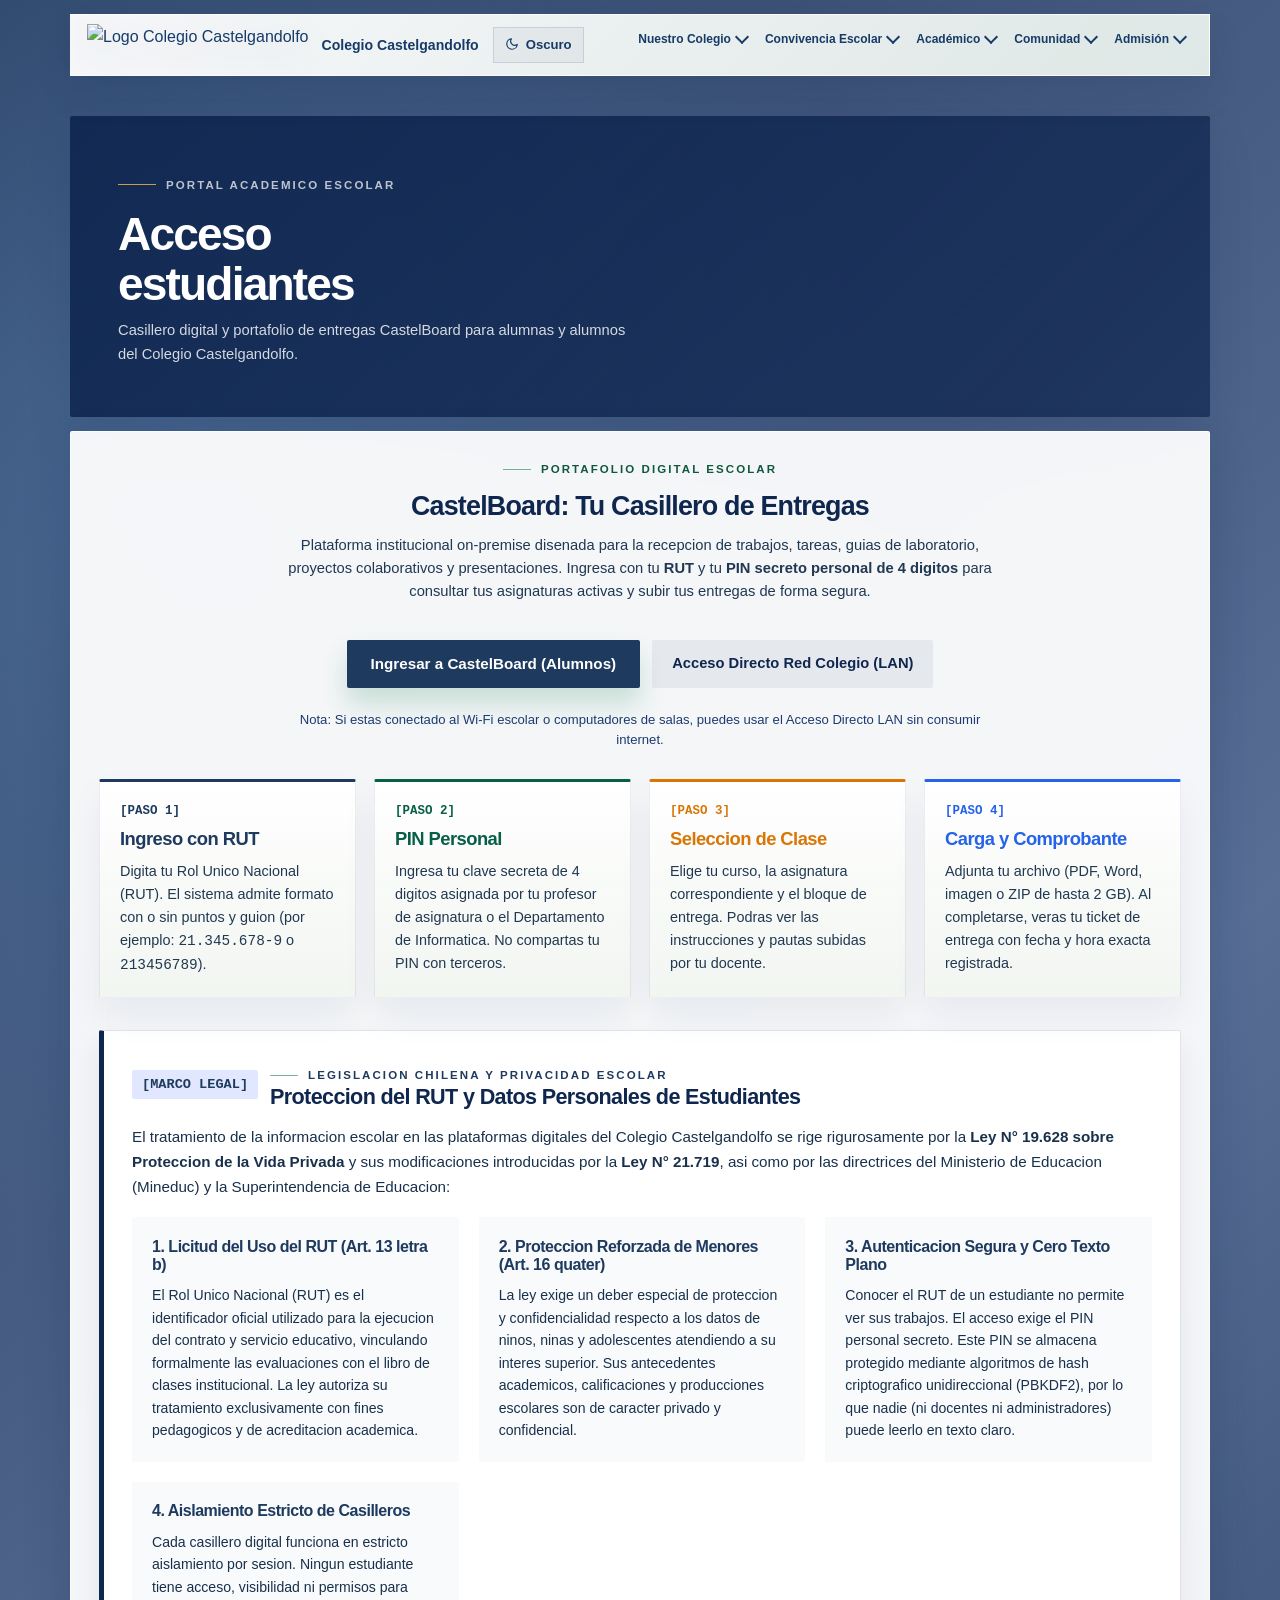
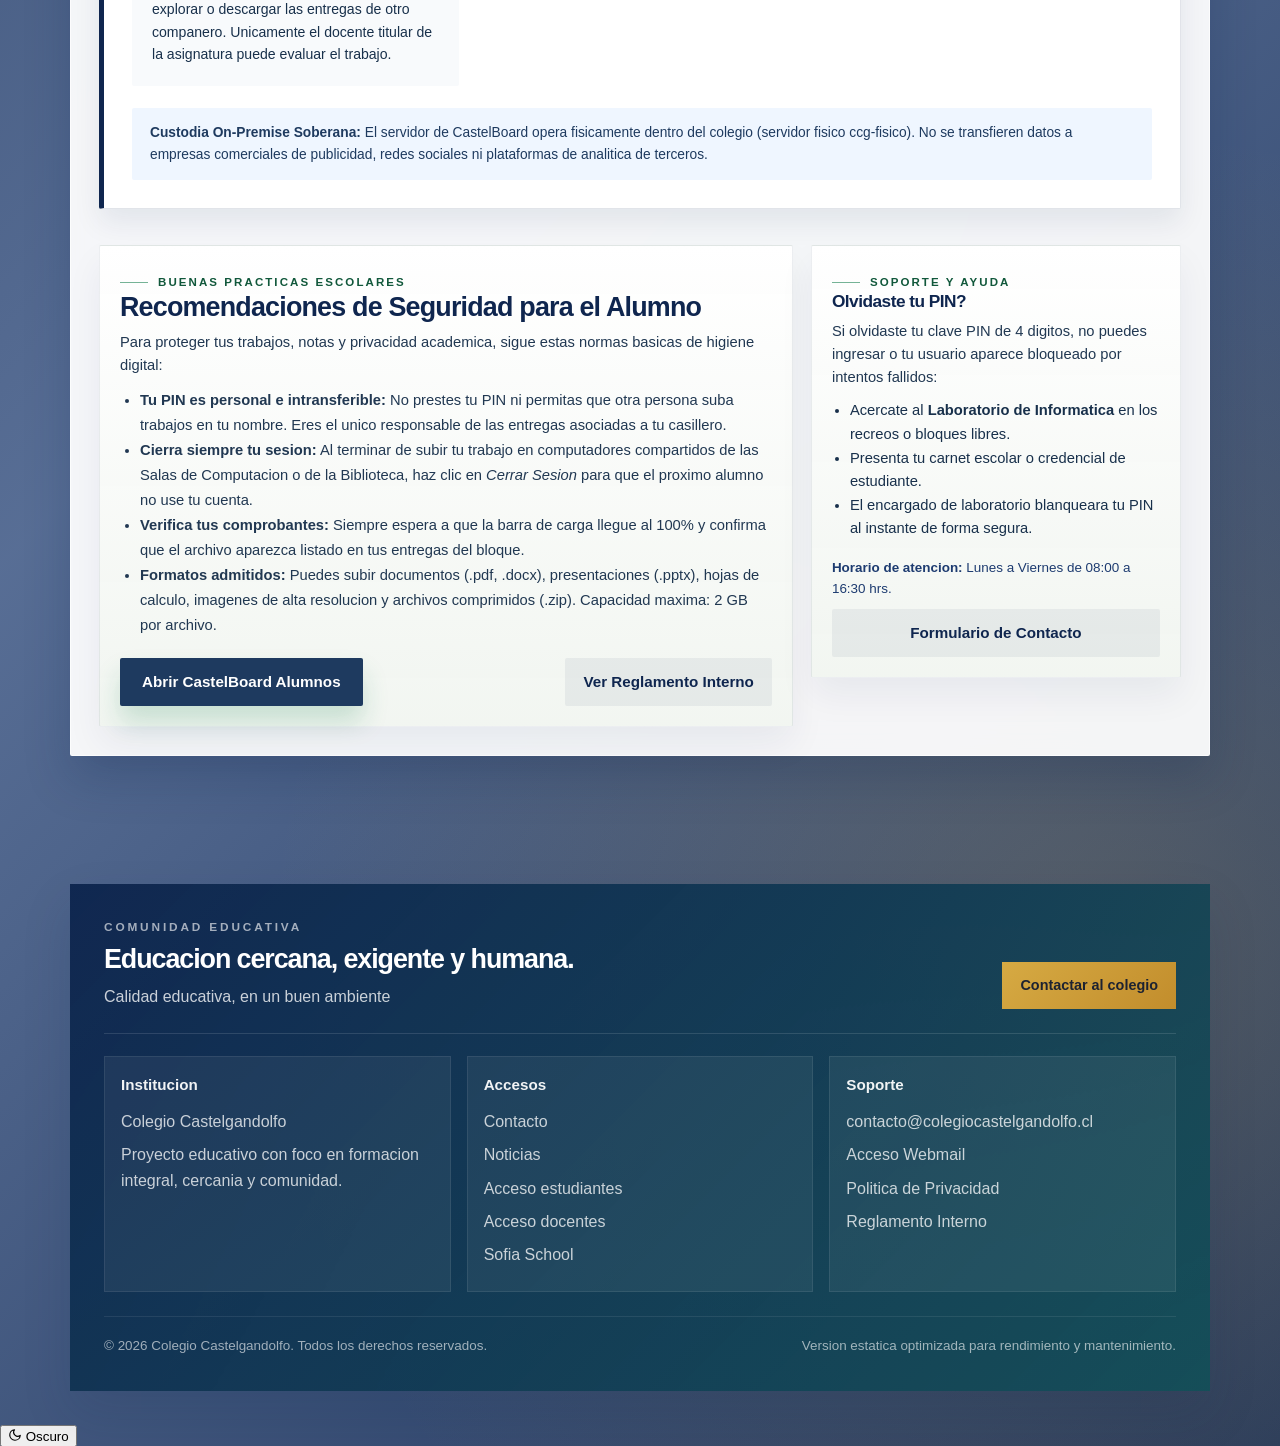
==== commit b53fa908: "fix(web): restaurar logo oficial institucional en acceso-estudiantes" ====
--- a/acceso-estudiantes/index.html
+++ b/acceso-estudiantes/index.html
@@ -1540,7 +1540,10 @@
             <div class="container">
                 <div class="site-header__bar">
                     <a href="/" class="site-logo" aria-label="Ir al inicio">
-                        <img src="/assets/logo-castelgandolfo.svg" alt="Colegio Castelgandolfo" width="168" height="46">
+                        <img src="https://www.colegiocastelgandolfo.cl/assets/LogoCastelGandolfoSinFondo.png" alt="Logo Colegio Castelgandolfo">
+                        <span class="site-logo__text">
+                            <span class="site-logo__name">Colegio Castelgandolfo</span>
+                        </span>
                     </a>
 
                     <div class="site-header__tools">
--- a/assets/header-standard.css
+++ b/assets/header-standard.css
@@ -0,0 +1,336 @@
+/* Encabezado institucional compartido por todas las páginas públicas. */
+.site-header .site-header__bar {
+    box-sizing: border-box;
+    display: flex;
+    align-items: center;
+    width: 100%;
+    min-height: 56px;
+    gap: 14px;
+    padding: 6px 16px;
+    border: 1px solid rgba(255, 255, 255, .78);
+    border-radius: 0;
+    background: linear-gradient(135deg, rgba(255, 255, 255, .96), rgba(235, 244, 238, .92));
+    box-shadow: 0 18px 34px rgba(15, 38, 79, .12);
+    backdrop-filter: blur(18px);
+}
+
+.site-header .site-logo {
+    display: inline-flex;
+    flex: 0 1 auto;
+    align-items: center;
+    min-width: auto;
+    gap: 13px;
+    color: #173b68;
+    text-decoration: none;
+}
+
+.site-header .site-logo img {
+    display: block;
+    width: auto;
+    height: 42px;
+    flex: 0 0 auto;
+    object-fit: contain;
+}
+
+.site-header .site-logo__text,
+.site-header .site-logo__name {
+    display: block;
+    color: inherit;
+    font-size: .88rem;
+    font-weight: 700;
+    line-height: 1.15;
+    white-space: nowrap;
+}
+
+.site-header .site-header__actions {
+    display: inline-flex;
+    align-items: center;
+    order: 2;
+    gap: 8px;
+}
+
+.site-header .theme-toggle,
+.site-header .nav-toggle-button {
+    box-sizing: border-box;
+    display: inline-flex;
+    align-items: center;
+    justify-content: center;
+    min-height: 36px;
+    padding: 6px 11px;
+    border: 1px solid rgba(15, 38, 79, .12);
+    border-radius: 0;
+    background: rgba(15, 38, 79, .045);
+    color: #173b68;
+    font-size: .82rem;
+    font-weight: 700;
+    line-height: 1;
+    white-space: nowrap;
+    cursor: pointer;
+}
+
+.site-header .theme-toggle {
+    gap: 7px;
+}
+
+.site-header .nav-toggle,
+.site-header .nav-toggle-button {
+    display: none;
+}
+
+.site-header .site-nav {
+    display: block;
+    flex: 1 1 auto;
+    order: 3;
+    min-width: 0;
+    margin: 0 0 0 auto;
+}
+
+.site-header .site-nav > ul {
+    display: flex;
+    align-items: center;
+    justify-content: flex-end;
+    gap: 2px;
+    margin: 0;
+    padding: 0;
+    list-style: none;
+}
+
+.site-header .site-nav li {
+    position: relative;
+    margin: 0;
+    list-style: none;
+}
+
+.site-header .nav-section-toggle,
+.site-header .site-nav a {
+    box-sizing: border-box;
+    color: #173b68;
+    font-family: inherit;
+    font-size: .75rem;
+    font-weight: 700;
+    line-height: 1.2;
+    text-decoration: none;
+}
+
+.site-header .nav-section-toggle {
+    display: inline-flex;
+    align-items: center;
+    min-height: 36px;
+    gap: 6px;
+    padding: 6px 8px;
+    border: 0;
+    border-radius: 0;
+    background: transparent;
+    white-space: nowrap;
+    cursor: pointer;
+}
+
+.site-header .nav-section-toggle::after {
+    width: 8px;
+    height: 8px;
+    border-right: 2px solid currentColor;
+    border-bottom: 2px solid currentColor;
+    content: '';
+    transform: translateY(-2px) rotate(45deg);
+    transition: transform .18s ease;
+}
+
+.site-header .dropdown.is-open > .nav-section-toggle::after {
+    transform: translateY(2px) rotate(225deg);
+}
+
+.site-header .nav-section-toggle:hover,
+.site-header .nav-section-toggle:focus-visible,
+.site-header .dropdown:hover > .nav-section-toggle,
+.site-header .dropdown:focus-within > .nav-section-toggle {
+    color: #167044;
+    background: rgba(22, 112, 68, .08);
+}
+
+.site-header .dropdown-menu {
+    display: none;
+    position: absolute;
+    top: calc(100% + 4px);
+    left: 0;
+    z-index: 1200;
+    min-width: 230px;
+    margin: 0;
+    padding: 8px;
+    border: 1px solid rgba(15, 38, 79, .11);
+    border-radius: 0;
+    background: #fff;
+    box-shadow: 0 18px 34px rgba(15, 38, 79, .16);
+}
+
+.site-header .dropdown:last-child .dropdown-menu {
+    right: 0;
+    left: auto;
+}
+
+.site-header .dropdown:hover > .dropdown-menu,
+.site-header .dropdown:focus-within > .dropdown-menu,
+.site-header .dropdown.is-open > .dropdown-menu {
+    display: block;
+}
+
+.site-header .dropdown-menu a {
+    display: block;
+    padding: 7px 10px;
+    font-size: .78rem;
+    white-space: nowrap;
+}
+
+.site-header .dropdown-menu a:hover,
+.site-header .dropdown-menu a:focus-visible,
+.site-header .dropdown-menu a[aria-current="page"] {
+    color: #167044;
+    background: rgba(22, 112, 68, .08);
+}
+
+.site-header .nav-section-toggle:focus-visible,
+.site-header .site-nav a:focus-visible,
+.site-header .theme-toggle:focus-visible,
+.site-header .nav-toggle-button:focus-visible {
+    outline: 3px solid #f2b515;
+    outline-offset: 2px;
+}
+
+html[data-theme="dark"] .site-header .site-header__bar {
+    border-color: rgba(180, 207, 221, .2);
+    background: rgba(18, 34, 48, .96);
+    box-shadow: 0 12px 28px rgba(0, 0, 0, .28);
+}
+
+html[data-theme="dark"] .site-header .site-logo,
+html[data-theme="dark"] .site-header .nav-section-toggle,
+html[data-theme="dark"] .site-header .site-nav a,
+html[data-theme="dark"] .site-header .theme-toggle,
+html[data-theme="dark"] .site-header .nav-toggle-button {
+    color: #eef5f7;
+}
+
+html[data-theme="dark"] .site-header .dropdown-menu,
+html[data-theme="dark"] .site-header.is-menu-open .site-nav {
+    border-color: #365064;
+    background: #172938;
+}
+
+html[data-theme="dark"] .site-header .theme-toggle,
+html[data-theme="dark"] .site-header .nav-toggle-button {
+    border-color: rgba(255, 255, 255, .15);
+    background: rgba(255, 255, 255, .07);
+}
+
+@media (max-width: 1180px) {
+    .site-header .site-logo {
+        min-width: auto;
+    }
+
+    .site-header .site-logo__text {
+        display: none;
+    }
+
+    .site-header .nav-section-toggle {
+        gap: 6px;
+        padding-inline: 8px;
+        font-size: .76rem;
+    }
+
+    .site-header .theme-toggle__label {
+        display: none;
+    }
+}
+
+@media (max-width: 900px) {
+    .site-header .site-header__bar {
+        position: relative;
+        min-height: 66px;
+        padding: 7px 12px;
+    }
+
+    .site-header .site-logo img {
+        height: 50px;
+    }
+
+    .site-header .site-header__actions {
+        margin-left: auto;
+    }
+
+    .site-header .nav-toggle-button {
+        display: inline-flex;
+    }
+
+    .site-header .site-nav {
+        display: none;
+        position: absolute;
+        top: calc(100% + 8px);
+        right: 0;
+        left: 0;
+        z-index: 1190;
+        max-height: calc(100vh - 100px);
+        margin: 0;
+        padding: 12px;
+        overflow-y: auto;
+        border: 1px solid rgba(15, 38, 79, .11);
+        background: rgba(255, 255, 255, .99);
+        box-shadow: 0 18px 34px rgba(15, 38, 79, .16);
+    }
+
+    .site-header.is-menu-open .site-nav,
+    .site-header .nav-toggle:checked ~ .site-nav {
+        display: block;
+    }
+
+    .site-header .site-nav > ul {
+        display: flex;
+        flex-direction: column;
+        align-items: stretch;
+        gap: 3px;
+    }
+
+    .site-header .site-nav > ul > li,
+    .site-header .nav-section-toggle {
+        width: 100%;
+    }
+
+    .site-header .nav-section-toggle {
+        justify-content: space-between;
+        padding: 11px 10px;
+        font-size: .84rem;
+    }
+
+    .site-header .dropdown-menu,
+    .site-header .dropdown:hover > .dropdown-menu,
+    .site-header .dropdown:focus-within > .dropdown-menu {
+        display: none;
+        position: static;
+        min-width: 0;
+        margin: 2px 0 6px 10px;
+        padding: 2px 0 2px 9px;
+        border: 0;
+        border-left: 2px solid rgba(22, 112, 68, .28);
+        background: transparent;
+        box-shadow: none;
+    }
+
+    .site-header .dropdown.is-open > .dropdown-menu {
+        display: block;
+    }
+
+    .site-header .dropdown-menu a {
+        padding: 9px 10px;
+        white-space: normal;
+    }
+}
+
+@media (max-width: 430px) {
+    .site-header .theme-toggle {
+        display: none;
+    }
+}
+
+@media (prefers-reduced-motion: reduce) {
+    .site-header .nav-section-toggle::after {
+        transition: none;
+    }
+}
